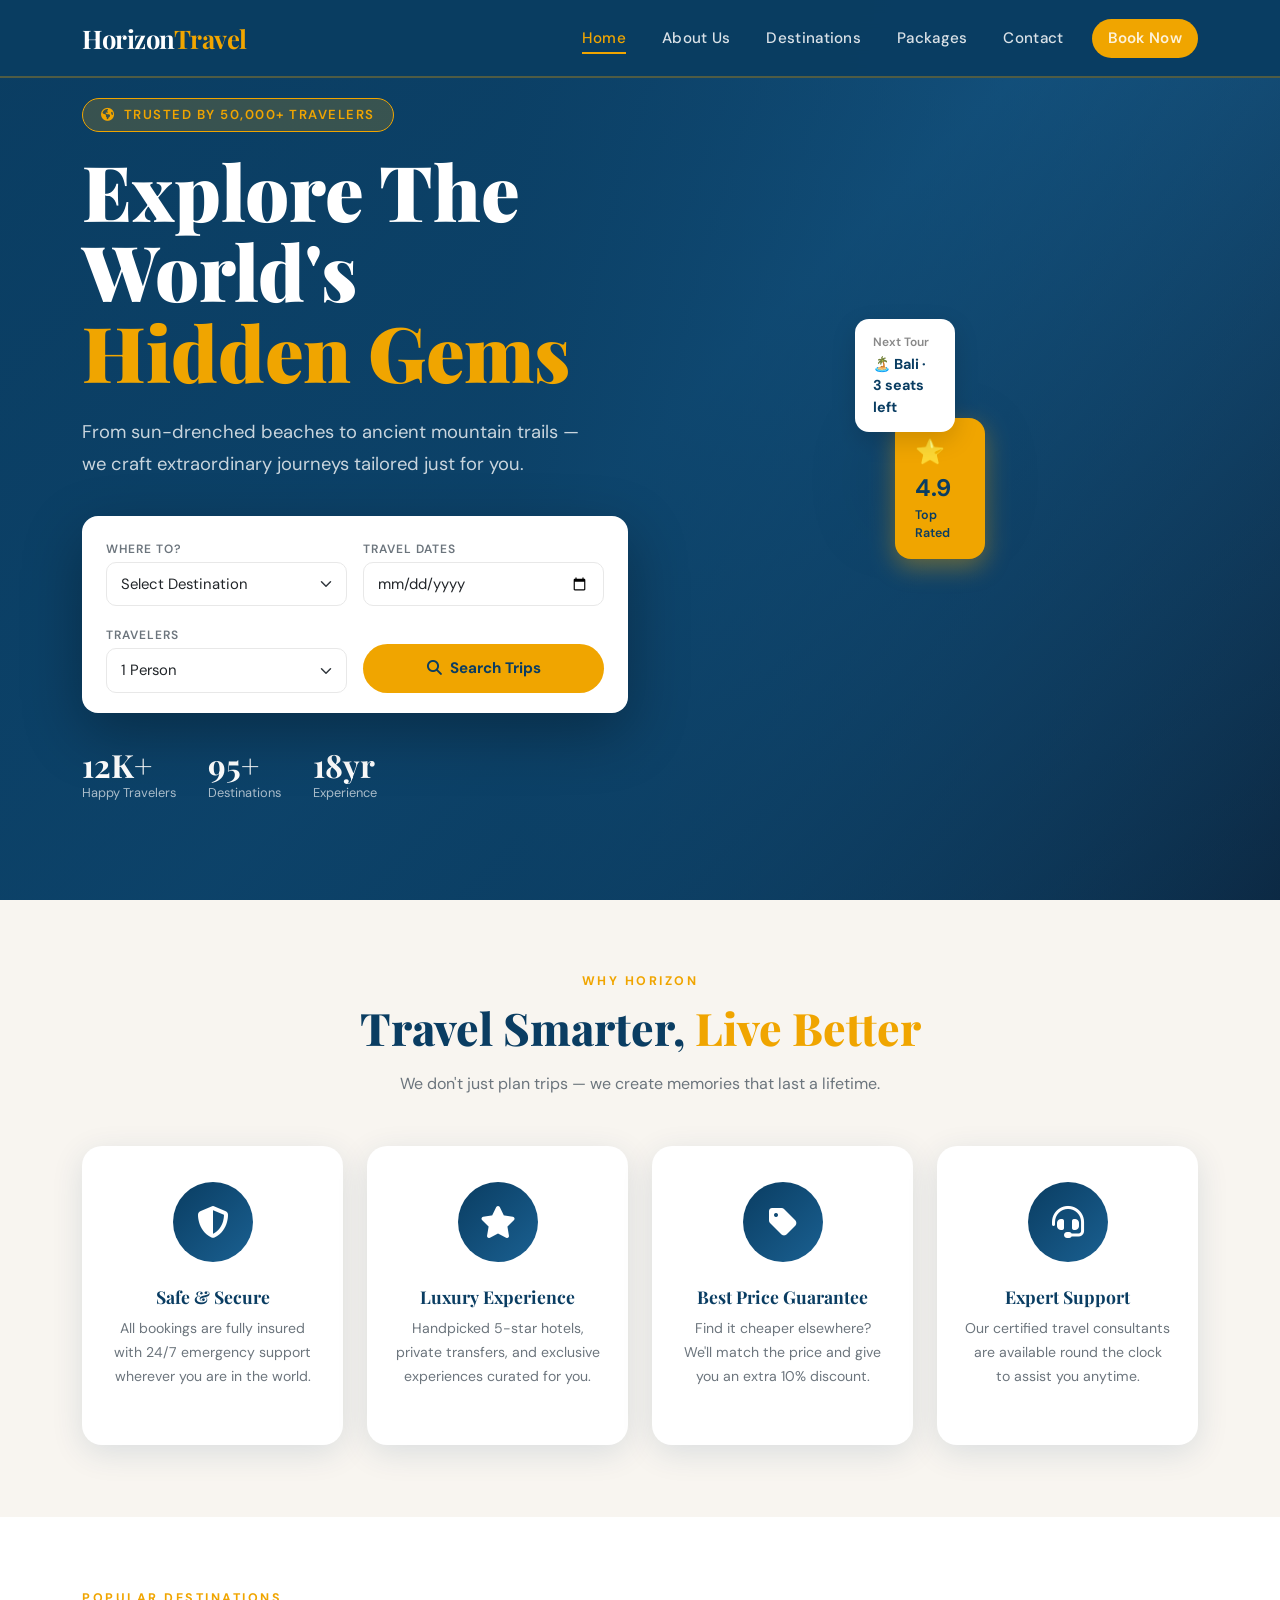
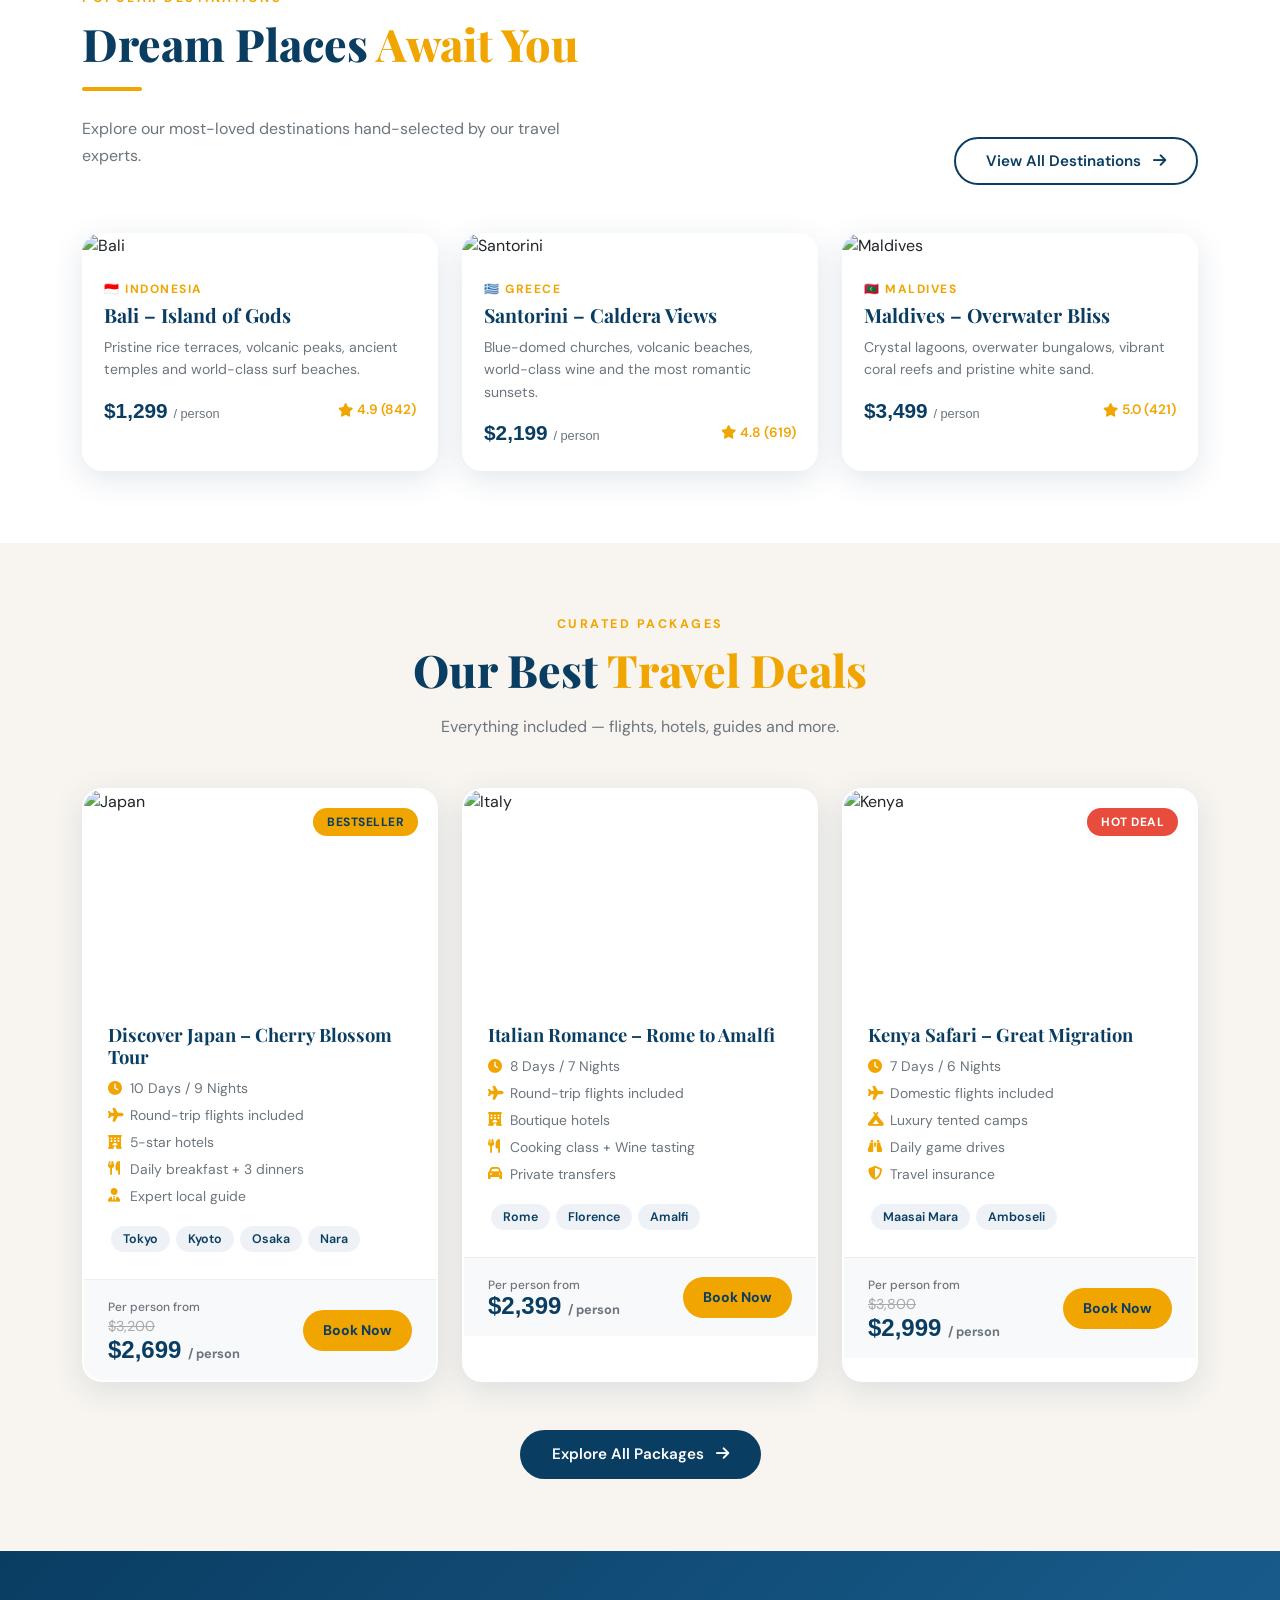
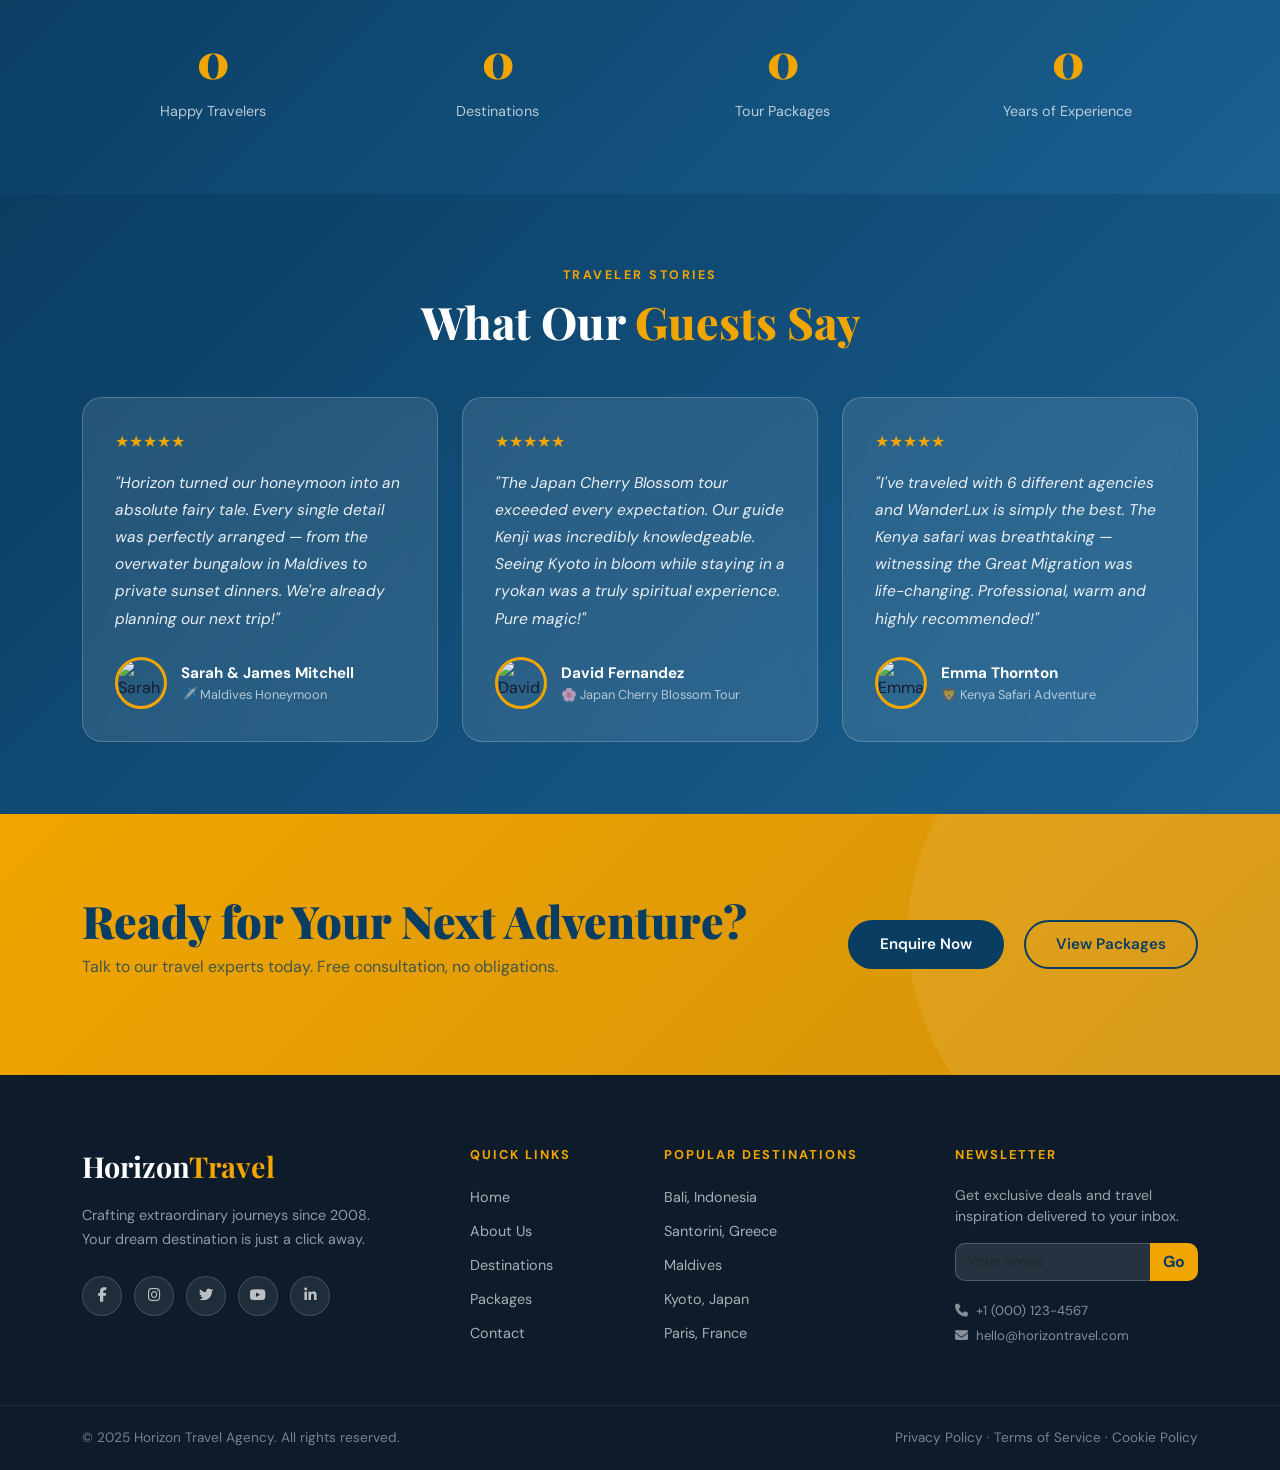
==== index.html @ 7502cfd0 "Add files via upload" ====
<!DOCTYPE html>
<html lang="en">
<head>
  <meta charset="UTF-8" />
  <meta name="viewport" content="width=device-width, initial-scale=1.0" />
  <title>Horizon Travel – Explore the World in Style</title>
  <meta name="description" content="Horizon Travel offers luxury travel packages, curated destinations, and unforgettable experiences worldwide.">
  <link rel="stylesheet" href="https://cdn.jsdelivr.net/npm/bootstrap@5.3.3/dist/css/bootstrap.min.css" />
  <link rel="stylesheet" href="https://cdnjs.cloudflare.com/ajax/libs/font-awesome/6.5.0/css/all.min.css" />
  <link rel="stylesheet" href="style.css" />
</head>
<body>

<!-- ═══ NAVBAR ═══ -->
<nav class="navbar navbar-expand-lg fixed-top">
  <div class="container">
    <a class="navbar-brand" href="index.html">Horizon<span>Travel</span></a>
    <button class="navbar-toggler border-0" type="button" data-bs-toggle="collapse" data-bs-target="#navMenu">
      <span style="color:#fff;font-size:1.4rem;"><i class="fas fa-bars"></i></span>
    </button>
    <div class="collapse navbar-collapse" id="navMenu">
      <ul class="navbar-nav ms-auto align-items-lg-center gap-lg-1">
        <li class="nav-item"><a class="nav-link active" href="index.html">Home</a></li>
        <li class="nav-item"><a class="nav-link" href="about.html">About Us</a></li>
        <li class="nav-item"><a class="nav-link" href="destinations.html">Destinations</a></li>
        <li class="nav-item"><a class="nav-link" href="packages.html">Packages</a></li>
        <li class="nav-item"><a class="nav-link" href="contact.html">Contact</a></li>
        <li class="nav-item ms-lg-2"><a class="nav-link btn-book-nav" href="packages.html">Book Now</a></li>
      </ul>
    </div>
  </div>
</nav>

<!-- ═══ HERO ═══ -->
<section class="hero-section">
  <div class="container">
    <div class="row align-items-center min-vh-100 py-5">
      <div class="col-lg-6 hero-content fade-in-up">
        <span class="hero-badge"><i class="fas fa-globe-americas me-2"></i>Trusted by 50,000+ Travelers</span>
        <h1 class="hero-title">Explore The World's <span>Hidden Gems</span></h1>
        <p class="hero-subtitle">From sun-drenched beaches to ancient mountain trails — we craft extraordinary journeys tailored just for you.</p>

        <!-- Search Box -->
        <div class="hero-search-box animate-on-scroll">
          <div class="row g-3">
            <div class="col-sm-6">
              <label class="form-label">Where to?</label>
              <select class="form-select">
                <option value="">Select Destination</option>
                <option>Bali, Indonesia</option>
                <option>Santorini, Greece</option>
                <option>Maldives</option>
                <option>Kyoto, Japan</option>
                <option>Paris, France</option>
                <option>Safari, Kenya</option>
                <option>Patagonia, Chile</option>
              </select>
            </div>
            <div class="col-sm-6">
              <label class="form-label">Travel Dates</label>
              <input type="date" class="form-control" />
            </div>
            <div class="col-sm-6">
              <label class="form-label">Travelers</label>
              <select class="form-select">
                <option>1 Person</option>
                <option>2 People</option>
                <option>Family (4+)</option>
                <option>Group (8+)</option>
              </select>
            </div>
            <div class="col-sm-6 d-flex align-items-end">
              <a href="destinations.html" class="btn-secondary-custom w-100 text-center"><i class="fas fa-search me-2"></i>Search Trips</a>
            </div>
          </div>
        </div>

        <div class="hero-stats">
          <div>
            <div class="hero-stat-num">12K+</div>
            <div class="hero-stat-label">Happy Travelers</div>
          </div>
          <div>
            <div class="hero-stat-num">95+</div>
            <div class="hero-stat-label">Destinations</div>
          </div>
          <div>
            <div class="hero-stat-num">18yr</div>
            <div class="hero-stat-label">Experience</div>
          </div>
        </div>
      </div>

      <div class="col-lg-6 d-none d-lg-flex justify-content-center align-items-center">
        <div class="floating" style="position:relative;">
          <img src="https://images.unsplash.com/photo-1540202404-a2f29016b523?w=500&h=600&fit=crop" alt="Travel" style="width:380px;border-radius:30px;box-shadow:0 30px 80px rgba(0,0,0,0.5);position:relative;z-index:2;">
          <div style="position:absolute;top:-20px;right:-30px;background:#f0a500;border-radius:16px;padding:16px 20px;color:#0a3d62;font-weight:700;z-index:3;box-shadow:0 8px 24px rgba(240,165,0,0.4);">
            <div style="font-size:1.5rem;">⭐ 4.9</div>
            <div style="font-size:0.78rem;font-weight:600;">Top Rated</div>
          </div>
          <div style="position:absolute;bottom:30px;left:-40px;background:white;border-radius:14px;padding:14px 18px;z-index:3;box-shadow:0 8px 24px rgba(0,0,0,0.15);">
            <div style="font-size:0.75rem;color:#888;font-weight:600;margin-bottom:3px;">Next Tour</div>
            <div style="font-size:0.9rem;font-weight:700;color:#0a3d62;">🏝️ Bali · 3 seats left</div>
          </div>
        </div>
      </div>
    </div>
  </div>
</section>

<!-- ═══ WHY CHOOSE US ═══ -->
<section class="py-5 bg-light" style="background:var(--light-bg) !important;">
  <div class="container py-4">
    <div class="text-center mb-5 animate-on-scroll">
      <span class="section-label">Why Horizon</span>
      <h2 class="section-title">Travel Smarter, <span>Live Better</span></h2>
      <p class="section-subtitle mx-auto">We don't just plan trips — we create memories that last a lifetime.</p>
    </div>
    <div class="row g-4">
      <div class="col-md-6 col-lg-3 animate-on-scroll">
        <div class="why-card">
          <div class="why-icon"><i class="fas fa-shield-alt"></i></div>
          <h5 class="why-title">Safe & Secure</h5>
          <p class="why-text">All bookings are fully insured with 24/7 emergency support wherever you are in the world.</p>
        </div>
      </div>
      <div class="col-md-6 col-lg-3 animate-on-scroll">
        <div class="why-card">
          <div class="why-icon"><i class="fas fa-star"></i></div>
          <h5 class="why-title">Luxury Experience</h5>
          <p class="why-text">Handpicked 5-star hotels, private transfers, and exclusive experiences curated for you.</p>
        </div>
      </div>
      <div class="col-md-6 col-lg-3 animate-on-scroll">
        <div class="why-card">
          <div class="why-icon"><i class="fas fa-tag"></i></div>
          <h5 class="why-title">Best Price Guarantee</h5>
          <p class="why-text">Find it cheaper elsewhere? We'll match the price and give you an extra 10% discount.</p>
        </div>
      </div>
      <div class="col-md-6 col-lg-3 animate-on-scroll">
        <div class="why-card">
          <div class="why-icon"><i class="fas fa-headset"></i></div>
          <h5 class="why-title">Expert Support</h5>
          <p class="why-text">Our certified travel consultants are available round the clock to assist you anytime.</p>
        </div>
      </div>
    </div>
  </div>
</section>

<!-- ═══ TOP DESTINATIONS ═══ -->
<section class="py-5">
  <div class="container py-4">
    <div class="row align-items-end mb-5">
      <div class="col-md-8 animate-on-scroll">
        <span class="section-label">Popular Destinations</span>
        <h2 class="section-title">Dream Places <span>Await You</span></h2>
        <div class="section-divider"></div>
        <p class="section-subtitle">Explore our most-loved destinations hand-selected by our travel experts.</p>
      </div>
      <div class="col-md-4 text-md-end animate-on-scroll">
        <a href="destinations.html" class="btn-outline-custom">View All Destinations <i class="fas fa-arrow-right ms-2"></i></a>
      </div>
    </div>
    <div class="row g-4">
      <!-- Card 1 -->
      <div class="col-md-6 col-lg-4 animate-on-scroll">
        <div class="dest-card card">
          <div class="dest-card-img-wrap">
            <img class="dest-card-img" src="https://images.unsplash.com/photo-1537996194471-e657df975ab4?w=600&h=400&fit=crop" alt="Bali">
          </div>
          <div class="dest-card-body">
            <div class="dest-card-country">🇮🇩 Indonesia</div>
            <h5 class="dest-card-title">Bali – Island of Gods</h5>
            <p class="dest-card-info">Pristine rice terraces, volcanic peaks, ancient temples and world-class surf beaches.</p>
            <div class="dest-card-footer">
              <div class="dest-price">$1,299 <span>/ person</span></div>
              <div class="dest-rating"><i class="fas fa-star"></i> 4.9 (842)</div>
            </div>
          </div>
        </div>
      </div>
      <!-- Card 2 -->
      <div class="col-md-6 col-lg-4 animate-on-scroll">
        <div class="dest-card card">
          <div class="dest-card-img-wrap">
            <img class="dest-card-img" src="https://images.unsplash.com/photo-1570077188670-e3a8d69ac5ff?w=600&h=400&fit=crop" alt="Santorini">
          </div>
          <div class="dest-card-body">
            <div class="dest-card-country">🇬🇷 Greece</div>
            <h5 class="dest-card-title">Santorini – Caldera Views</h5>
            <p class="dest-card-info">Blue-domed churches, volcanic beaches, world-class wine and the most romantic sunsets.</p>
            <div class="dest-card-footer">
              <div class="dest-price">$2,199 <span>/ person</span></div>
              <div class="dest-rating"><i class="fas fa-star"></i> 4.8 (619)</div>
            </div>
          </div>
        </div>
      </div>
      <!-- Card 3 -->
      <div class="col-md-6 col-lg-4 animate-on-scroll">
        <div class="dest-card card">
          <div class="dest-card-img-wrap">
            <img class="dest-card-img" src="https://images.unsplash.com/photo-1573843981267-be1999ff37cd?w=600&h=400&fit=crop" alt="Maldives">
          </div>
          <div class="dest-card-body">
            <div class="dest-card-country">🇲🇻 Maldives</div>
            <h5 class="dest-card-title">Maldives – Overwater Bliss</h5>
            <p class="dest-card-info">Crystal lagoons, overwater bungalows, vibrant coral reefs and pristine white sand.</p>
            <div class="dest-card-footer">
              <div class="dest-price">$3,499 <span>/ person</span></div>
              <div class="dest-rating"><i class="fas fa-star"></i> 5.0 (421)</div>
            </div>
          </div>
        </div>
      </div>
    </div>
  </div>
</section>

<!-- ═══ FEATURED PACKAGES ═══ -->
<section class="py-5" style="background:var(--light-bg);">
  <div class="container py-4">
    <div class="text-center mb-5 animate-on-scroll">
      <span class="section-label">Curated Packages</span>
      <h2 class="section-title">Our Best <span>Travel Deals</span></h2>
      <p class="section-subtitle mx-auto">Everything included — flights, hotels, guides and more.</p>
    </div>
    <div class="row g-4">
      <div class="col-md-6 col-lg-4 animate-on-scroll">
        <div class="pkg-card card h-100" style="position:relative;">
          <span class="pkg-badge">BESTSELLER</span>
          <img class="pkg-card-img" src="https://images.unsplash.com/photo-1528360983277-13d401cdc186?w=600&h=300&fit=crop" alt="Japan">
          <div class="pkg-card-body">
            <h5 class="pkg-card-title">Discover Japan – Cherry Blossom Tour</h5>
            <div class="pkg-feature"><i class="fas fa-clock"></i> 10 Days / 9 Nights</div>
            <div class="pkg-feature"><i class="fas fa-plane"></i> Round-trip flights included</div>
            <div class="pkg-feature"><i class="fas fa-hotel"></i> 5-star hotels</div>
            <div class="pkg-feature"><i class="fas fa-utensils"></i> Daily breakfast + 3 dinners</div>
            <div class="pkg-feature"><i class="fas fa-user-tie"></i> Expert local guide</div>
            <div class="mt-3">
              <span class="tag-pill">Tokyo</span><span class="tag-pill">Kyoto</span><span class="tag-pill">Osaka</span><span class="tag-pill">Nara</span>
            </div>
          </div>
          <div class="pkg-footer">
            <div>
              <div class="pkg-price-label">Per person from</div>
              <div class="pkg-old-price">$3,200</div>
              <div class="pkg-price">$2,699 <span>/ person</span></div>
            </div>
            <a href="packages.html" class="btn-secondary-custom" style="padding:10px 20px;font-size:0.88rem;">Book Now</a>
          </div>
        </div>
      </div>
      <div class="col-md-6 col-lg-4 animate-on-scroll">
        <div class="pkg-card card h-100" style="position:relative;">
          <img class="pkg-card-img" src="https://images.unsplash.com/photo-1516483638261-f4dbaf036963?w=600&h=300&fit=crop" alt="Italy">
          <div class="pkg-card-body">
            <h5 class="pkg-card-title">Italian Romance – Rome to Amalfi</h5>
            <div class="pkg-feature"><i class="fas fa-clock"></i> 8 Days / 7 Nights</div>
            <div class="pkg-feature"><i class="fas fa-plane"></i> Round-trip flights included</div>
            <div class="pkg-feature"><i class="fas fa-hotel"></i> Boutique hotels</div>
            <div class="pkg-feature"><i class="fas fa-utensils"></i> Cooking class + Wine tasting</div>
            <div class="pkg-feature"><i class="fas fa-car"></i> Private transfers</div>
            <div class="mt-3">
              <span class="tag-pill">Rome</span><span class="tag-pill">Florence</span><span class="tag-pill">Amalfi</span>
            </div>
          </div>
          <div class="pkg-footer">
            <div>
              <div class="pkg-price-label">Per person from</div>
              <div class="pkg-price">$2,399 <span>/ person</span></div>
            </div>
            <a href="packages.html" class="btn-secondary-custom" style="padding:10px 20px;font-size:0.88rem;">Book Now</a>
          </div>
        </div>
      </div>
      <div class="col-md-6 col-lg-4 animate-on-scroll">
        <div class="pkg-card card h-100" style="position:relative;">
          <span class="pkg-badge" style="background:#e74c3c;color:#fff;">HOT DEAL</span>
          <img class="pkg-card-img" src="https://images.unsplash.com/photo-1547471080-7cc2caa01a7e?w=600&h=300&fit=crop" alt="Kenya">
          <div class="pkg-card-body">
            <h5 class="pkg-card-title">Kenya Safari – Great Migration</h5>
            <div class="pkg-feature"><i class="fas fa-clock"></i> 7 Days / 6 Nights</div>
            <div class="pkg-feature"><i class="fas fa-plane"></i> Domestic flights included</div>
            <div class="pkg-feature"><i class="fas fa-campground"></i> Luxury tented camps</div>
            <div class="pkg-feature"><i class="fas fa-binoculars"></i> Daily game drives</div>
            <div class="pkg-feature"><i class="fas fa-shield-alt"></i> Travel insurance</div>
            <div class="mt-3">
              <span class="tag-pill">Maasai Mara</span><span class="tag-pill">Amboseli</span>
            </div>
          </div>
          <div class="pkg-footer">
            <div>
              <div class="pkg-price-label">Per person from</div>
              <div class="pkg-old-price">$3,800</div>
              <div class="pkg-price">$2,999 <span>/ person</span></div>
            </div>
            <a href="packages.html" class="btn-secondary-custom" style="padding:10px 20px;font-size:0.88rem;">Book Now</a>
          </div>
        </div>
      </div>
    </div>
    <div class="text-center mt-5 animate-on-scroll">
      <a href="packages.html" class="btn-primary-custom">Explore All Packages <i class="fas fa-arrow-right ms-2"></i></a>
    </div>
  </div>
</section>

<!-- ═══ COUNTERS ═══ -->
<section class="py-5 counter-section" style="background:linear-gradient(135deg,#0a3d62 0%,#1a6091 100%);">
  <div class="container py-4">
    <div class="row g-4 text-center text-white">
      <div class="col-6 col-lg-3">
        <div style="font-family:'Playfair Display',serif;font-size:3rem;font-weight:900;color:#f0a500;">
          <span class="counter-num" data-target="12000" data-suffix="+">0</span>
        </div>
        <div style="font-size:0.9rem;color:rgba(255,255,255,0.7);margin-top:6px;">Happy Travelers</div>
      </div>
      <div class="col-6 col-lg-3">
        <div style="font-family:'Playfair Display',serif;font-size:3rem;font-weight:900;color:#f0a500;">
          <span class="counter-num" data-target="95" data-suffix="+">0</span>
        </div>
        <div style="font-size:0.9rem;color:rgba(255,255,255,0.7);margin-top:6px;">Destinations</div>
      </div>
      <div class="col-6 col-lg-3">
        <div style="font-family:'Playfair Display',serif;font-size:3rem;font-weight:900;color:#f0a500;">
          <span class="counter-num" data-target="350" data-suffix="+">0</span>
        </div>
        <div style="font-size:0.9rem;color:rgba(255,255,255,0.7);margin-top:6px;">Tour Packages</div>
      </div>
      <div class="col-6 col-lg-3">
        <div style="font-family:'Playfair Display',serif;font-size:3rem;font-weight:900;color:#f0a500;">
          <span class="counter-num" data-target="18" data-suffix="yr">0</span>
        </div>
        <div style="font-size:0.9rem;color:rgba(255,255,255,0.7);margin-top:6px;">Years of Experience</div>
      </div>
    </div>
  </div>
</section>

<!-- ═══ TESTIMONIALS ═══ -->
<section class="testimonial-section py-5">
  <div class="container py-4">
    <div class="text-center mb-5 animate-on-scroll">
      <span class="section-label" style="color:#f0a500;">Traveler Stories</span>
      <h2 class="section-title" style="color:#fff;">What Our <span>Guests Say</span></h2>
    </div>
    <div class="row g-4">
      <div class="col-md-6 col-lg-4 animate-on-scroll">
        <div class="testi-card">
          <div class="testi-stars">★★★★★</div>
          <p class="testi-text">"Horizon turned our honeymoon into an absolute fairy tale. Every single detail was perfectly arranged — from the overwater bungalow in Maldives to private sunset dinners. We're already planning our next trip!"</p>
          <div class="testi-author">
            <img class="testi-avatar" src="https://images.unsplash.com/photo-1494790108377-be9c29b29330?w=100&h=100&fit=crop" alt="Sarah">
            <div>
              <div class="testi-name">Sarah & James Mitchell</div>
              <div class="testi-trip">✈️ Maldives Honeymoon</div>
            </div>
          </div>
        </div>
      </div>
      <div class="col-md-6 col-lg-4 animate-on-scroll">
        <div class="testi-card">
          <div class="testi-stars">★★★★★</div>
          <p class="testi-text">"The Japan Cherry Blossom tour exceeded every expectation. Our guide Kenji was incredibly knowledgeable. Seeing Kyoto in bloom while staying in a ryokan was a truly spiritual experience. Pure magic!"</p>
          <div class="testi-author">
            <img class="testi-avatar" src="https://images.unsplash.com/photo-1500648767791-00dcc994a43e?w=100&h=100&fit=crop" alt="David">
            <div>
              <div class="testi-name">David Fernandez</div>
              <div class="testi-trip">🌸 Japan Cherry Blossom Tour</div>
            </div>
          </div>
        </div>
      </div>
      <div class="col-md-6 col-lg-4 animate-on-scroll">
        <div class="testi-card">
          <div class="testi-stars">★★★★★</div>
          <p class="testi-text">"I've traveled with 6 different agencies and WanderLux is simply the best. The Kenya safari was breathtaking — witnessing the Great Migration was life-changing. Professional, warm and highly recommended!"</p>
          <div class="testi-author">
            <img class="testi-avatar" src="https://images.unsplash.com/photo-1438761681033-6461ffad8d80?w=100&h=100&fit=crop" alt="Emma">
            <div>
              <div class="testi-name">Emma Thornton</div>
              <div class="testi-trip">🦁 Kenya Safari Adventure</div>
            </div>
          </div>
        </div>
      </div>
    </div>
  </div>
</section>

<!-- ═══ CTA ═══ -->
<section class="cta-section">
  <div class="container">
    <div class="row align-items-center">
      <div class="col-lg-8 animate-on-scroll">
        <h2 class="cta-title">Ready for Your Next Adventure?</h2>
        <p class="cta-subtitle mt-2">Talk to our travel experts today. Free consultation, no obligations.</p>
      </div>
      <div class="col-lg-4 text-lg-end mt-4 mt-lg-0 animate-on-scroll">
        <a href="contact.html" class="btn-primary-custom me-3">Enquire Now</a>
        <a href="packages.html" class="btn-outline-custom">View Packages</a>
      </div>
    </div>
  </div>
</section>

<!-- ═══ FOOTER ═══ -->
<footer>
  <div class="container">
    <div class="row g-5">
      <div class="col-lg-4">
        <div class="footer-brand">Horizon<span>Travel</span></div>
        <p class="footer-tagline">Crafting extraordinary journeys since 2008. Your dream destination is just a click away.</p>
        <div class="footer-social">
          <a href="#"><i class="fab fa-facebook-f"></i></a>
          <a href="#"><i class="fab fa-instagram"></i></a>
          <a href="#"><i class="fab fa-twitter"></i></a>
          <a href="#"><i class="fab fa-youtube"></i></a>
          <a href="#"><i class="fab fa-linkedin-in"></i></a>
        </div>
      </div>
      <div class="col-sm-6 col-lg-2">
        <div class="footer-heading">Quick Links</div>
        <ul class="footer-links">
          <li><a href="index.html">Home</a></li>
          <li><a href="about.html">About Us</a></li>
          <li><a href="destinations.html">Destinations</a></li>
          <li><a href="packages.html">Packages</a></li>
          <li><a href="contact.html">Contact</a></li>
        </ul>
      </div>
      <div class="col-sm-6 col-lg-3">
        <div class="footer-heading">Popular Destinations</div>
        <ul class="footer-links">
          <li><a href="destinations.html">Bali, Indonesia</a></li>
          <li><a href="destinations.html">Santorini, Greece</a></li>
          <li><a href="destinations.html">Maldives</a></li>
          <li><a href="destinations.html">Kyoto, Japan</a></li>
          <li><a href="destinations.html">Paris, France</a></li>
        </ul>
      </div>
      <div class="col-lg-3">
        <div class="footer-heading">Newsletter</div>
        <p style="font-size:0.88rem;color:rgba(255,255,255,0.6);margin-bottom:16px;">Get exclusive deals and travel inspiration delivered to your inbox.</p>
        <div class="input-group">
          <input type="email" class="form-control" placeholder="Your email" style="border-radius:10px 0 0 10px;background:rgba(255,255,255,0.1);border:1px solid rgba(255,255,255,0.2);color:#fff;">
          <button class="btn" style="background:var(--secondary);color:var(--primary);font-weight:700;border-radius:0 10px 10px 0;">Go</button>
        </div>
        <div style="margin-top:20px;font-size:0.82rem;color:rgba(255,255,255,0.5);">
          <i class="fas fa-phone me-2"></i>+1 (000) 123-4567<br>
          <i class="fas fa-envelope me-2 mt-2"></i>hello@horizontravel.com
        </div>
      </div>
    </div>
  </div>
  <div class="footer-bottom">
    <div class="container d-flex flex-wrap justify-content-between align-items-center">
      <p class="footer-bottom-text mb-0">© 2025 Horizon Travel Agency. All rights reserved.</p>
      <p class="footer-bottom-text mb-0">Privacy Policy · Terms of Service · Cookie Policy</p>
    </div>
  </div>
</footer>

<!-- Back to top -->
<button id="backToTop" style="display:none;position:fixed;bottom:28px;right:28px;width:46px;height:46px;background:var(--primary);color:#fff;border:none;border-radius:50%;cursor:pointer;z-index:999;align-items:center;justify-content:center;font-size:1.1rem;box-shadow:0 4px 16px rgba(0,0,0,0.2);">
  <i class="fas fa-arrow-up"></i>
</button>

<script src="https://cdn.jsdelivr.net/npm/bootstrap@5.3.3/dist/js/bootstrap.bundle.min.js"></script>
<script src="main.js"></script>
</body>
</html>
---- style.css ----
@import url('https://fonts.googleapis.com/css2?family=Playfair+Display:wght@400;600;700;900&family=DM+Sans:wght@300;400;500;600&display=swap');

:root {
  --primary: #0a3d62;
  --secondary: #f0a500;
  --accent: #e74c3c;
  --light-bg: #f8f5f0;
  --dark-bg: #0d1b2a;
  --text-dark: #1a1a2e;
  --text-muted: #6c757d;
  --white: #ffffff;
  --card-shadow: 0 8px 32px rgba(10,61,98,0.12);
  --transition: all 0.35s cubic-bezier(0.4,0,0.2,1);
}

* { box-sizing: border-box; }

body {
  font-family: 'DM Sans', sans-serif;
  color: var(--text-dark);
  background: var(--white);
  overflow-x: hidden;
}

h1,h2,h3,h4,h5 { font-family: 'Playfair Display', serif; }

/* ── NAVBAR ── */
.navbar {
  background: rgba(10,61,98,0.97) !important;
  backdrop-filter: blur(12px);
  padding: 14px 0;
  transition: var(--transition);
  border-bottom: 2px solid rgba(240,165,0,0.3);
}
.navbar-brand {
  font-family: 'Playfair Display', serif;
  font-size: 1.6rem;
  font-weight: 700;
  color: var(--white) !important;
  letter-spacing: -0.5px;
}
.navbar-brand span { color: var(--secondary); }
.navbar-nav .nav-link {
  color: rgba(255,255,255,0.85) !important;
  font-weight: 500;
  font-size: 0.95rem;
  letter-spacing: 0.3px;
  padding: 8px 16px !important;
  position: relative;
  transition: var(--transition);
}
.navbar-nav .nav-link::after {
  content:''; position:absolute; bottom:4px; left:16px; right:16px;
  height:2px; background:var(--secondary); transform:scaleX(0);
  transition:var(--transition);
}
.navbar-nav .nav-link:hover { color:var(--secondary) !important; }
.navbar-nav .nav-link:hover::after,
.navbar-nav .nav-link.active::after { transform:scaleX(1); }
.navbar-nav .nav-link.active { color:var(--secondary) !important; }
.btn-book-nav {
  background: var(--secondary);
  color: var(--primary) !important;
  border-radius: 50px;
  font-weight: 600 !important;
  padding: 8px 22px !important;
  transition: var(--transition);
}
.btn-book-nav:hover { background: #d4920a; transform: translateY(-1px); }

/* ── HERO ── */
.hero-section {
  min-height: 100vh;
  background: linear-gradient(135deg, #0a3d62 0%, #1a6091 50%, #0d2137 100%);
  position: relative;
  display: flex;
  align-items: center;
  overflow: hidden;
}
.hero-section::before {
  content:'';
  position:absolute; inset:0;
  background: url('https://images.unsplash.com/photo-1506905925346-21bda4d32df4?w=1800') center/cover;
  opacity: 0.25;
}
.hero-section::after {
  content:'';
  position:absolute; inset:0;
  background: linear-gradient(to right, rgba(10,61,98,0.85) 40%, rgba(10,61,98,0.3) 100%);
}
.hero-content { position:relative; z-index:2; }
.hero-badge {
  display:inline-block;
  background: rgba(240,165,0,0.2);
  border: 1px solid var(--secondary);
  color: var(--secondary);
  padding: 6px 18px;
  border-radius: 50px;
  font-size: 0.82rem;
  font-weight: 600;
  letter-spacing: 1.5px;
  text-transform: uppercase;
  margin-bottom: 18px;
}
.hero-title {
  font-size: clamp(2.8rem, 6vw, 5.5rem);
  font-weight: 900;
  color: var(--white);
  line-height: 1.05;
  margin-bottom: 24px;
}
.hero-title span { color: var(--secondary); }
.hero-subtitle {
  color: rgba(255,255,255,0.78);
  font-size: 1.15rem;
  line-height: 1.75;
  max-width: 520px;
  margin-bottom: 36px;
}
.hero-search-box {
  background: var(--white);
  border-radius: 16px;
  padding: 20px 24px;
  box-shadow: 0 20px 60px rgba(0,0,0,0.3);
  max-width: 580px;
}
.hero-search-box .form-label {
  font-size: 0.75rem;
  font-weight: 600;
  text-transform: uppercase;
  letter-spacing: 1px;
  color: var(--text-muted);
  margin-bottom: 4px;
}
.hero-search-box .form-control, .hero-search-box .form-select {
  border: 1.5px solid #e8e8e8;
  border-radius: 10px;
  font-size: 0.93rem;
  padding: 10px 14px;
  transition: var(--transition);
}
.hero-search-box .form-control:focus, .hero-search-box .form-select:focus {
  border-color: var(--primary);
  box-shadow: 0 0 0 3px rgba(10,61,98,0.1);
}
.hero-stats { display:flex; gap:32px; margin-top:36px; }
.hero-stat-num { font-family:'Playfair Display',serif; font-size:2rem; font-weight:700; color:var(--white); line-height:1; }
.hero-stat-label { font-size:0.8rem; color:rgba(255,255,255,0.65); margin-top:2px; }

/* ── SECTION HEADERS ── */
.section-label {
  font-size: 0.78rem;
  font-weight: 700;
  letter-spacing: 2.5px;
  text-transform: uppercase;
  color: var(--secondary);
  margin-bottom: 10px;
  display: block;
}
.section-title {
  font-size: clamp(1.9rem, 3.5vw, 2.8rem);
  font-weight: 800;
  color: var(--primary);
  line-height: 1.2;
  margin-bottom: 16px;
}
.section-title span { color: var(--secondary); }
.section-subtitle {
  color: var(--text-muted);
  font-size: 1rem;
  max-width: 540px;
  line-height: 1.7;
}

/* ── BUTTONS ── */
.btn-primary-custom {
  background: var(--primary);
  color: var(--white);
  border: none;
  border-radius: 50px;
  padding: 13px 32px;
  font-weight: 600;
  font-size: 0.95rem;
  transition: var(--transition);
  text-decoration: none;
  display: inline-block;
}
.btn-primary-custom:hover { background:#0d4f80; transform:translateY(-2px); box-shadow:0 8px 24px rgba(10,61,98,0.35); color:var(--white); }

.btn-secondary-custom {
  background: var(--secondary);
  color: var(--primary);
  border: none;
  border-radius: 50px;
  padding: 13px 32px;
  font-weight: 700;
  font-size: 0.95rem;
  transition: var(--transition);
  text-decoration: none;
  display: inline-block;
}
.btn-secondary-custom:hover { background:#d4920a; transform:translateY(-2px); box-shadow:0 8px 24px rgba(240,165,0,0.4); color:var(--primary); }

.btn-outline-custom {
  background: transparent;
  color: var(--primary);
  border: 2px solid var(--primary);
  border-radius: 50px;
  padding: 11px 30px;
  font-weight: 600;
  font-size: 0.95rem;
  transition: var(--transition);
  text-decoration: none;
  display: inline-block;
}
.btn-outline-custom:hover { background:var(--primary); color:var(--white); transform:translateY(-2px); }

/* ── DESTINATION CARDS ── */
.dest-card {
  border-radius: 20px;
  overflow: hidden;
  box-shadow: var(--card-shadow);
  transition: var(--transition);
  cursor: pointer;
  background: var(--white);
  border: none;
  height: 100%;
}
.dest-card:hover { transform: translateY(-10px); box-shadow: 0 24px 56px rgba(10,61,98,0.2); }
.dest-card-img {
  height: 230px;
  object-fit: cover;
  width: 100%;
  transition: var(--transition);
}
.dest-card:hover .dest-card-img { transform: scale(1.05); }
.dest-card-img-wrap { overflow: hidden; }
.dest-card-body { padding: 22px; }
.dest-card-country {
  font-size: 0.75rem;
  font-weight: 700;
  letter-spacing: 1.5px;
  text-transform: uppercase;
  color: var(--secondary);
  margin-bottom: 6px;
}
.dest-card-title { font-size: 1.22rem; font-weight: 700; color: var(--primary); margin-bottom: 8px; }
.dest-card-info { font-size: 0.88rem; color: var(--text-muted); margin-bottom: 14px; line-height: 1.6; }
.dest-card-footer { display:flex; align-items:center; justify-content:space-between; }
.dest-price { font-family:"Gill Sans Extrabold", sans-serif; font-size:1.3rem; font-weight:700; color:var(--primary); }
.dest-price span { font-family:"Gill Sans Extrabold", sans-serif; font-size:0.8rem; font-weight:400; color:var(--text-muted); }
.dest-rating { display:flex; align-items:center; gap:4px; font-size:0.85rem; font-weight:600; color:#f0a500; }

/* ── PACKAGE CARDS ── */
.pkg-card {
  border-radius: 20px;
  overflow: hidden;
  box-shadow: var(--card-shadow);
  transition: var(--transition);
  background: var(--white);
  border: 2px solid transparent;
  height: 100%;
}
.pkg-card:hover { transform:translateY(-8px); border-color:var(--secondary); }
.pkg-card.featured { border-color:var(--secondary); }
.pkg-badge { position:absolute; top:18px; right:18px; background:var(--secondary); color:var(--primary); font-size:0.75rem; font-weight:700; padding:5px 14px; border-radius:50px; letter-spacing:0.5px; }
.pkg-card-img { height:210px; object-fit:cover; width:100%; }
.pkg-card-body { padding:24px; }
.pkg-card-title { font-size:1.15rem; font-weight:700; color:var(--primary); margin-bottom:10px; }
.pkg-feature { font-size:0.87rem; color:var(--text-muted); display:flex; align-items:center; gap:8px; margin-bottom:6px; }
.pkg-feature i { color:var(--secondary); width:14px; }
.pkg-footer { padding:18px 24px; background:#f8f9fa; display:flex; align-items:center; justify-content:space-between; border-top:1px solid #eee; }
.pkg-price-label { font-size:0.75rem; color:var(--text-muted); font-weight:500; }
.pkg-price { font-family:"Gill Sans Extrabold", sans-serif; font-size:1.5rem; font-weight:700; color:var(--primary); line-height:1; }
.pkg-price span { font-size:0.8rem; font-family:'DM Sans',sans-serif; color:var(--text-muted); }
.pkg-old-price { text-decoration:line-through; color:#aaa; font-size:0.9rem; }

/* ── TESTIMONIALS ── */
.testimonial-section { background: linear-gradient(135deg, #0a3d62 0%, #1a6091 100%); }
.testi-card {
  background: rgba(255,255,255,0.1);
  backdrop-filter: blur(10px);
  border: 1px solid rgba(255,255,255,0.2);
  border-radius: 20px;
  padding: 32px;
  height: 100%;
  transition: var(--transition);
}
.testi-card:hover { background: rgba(255,255,255,0.18); transform:translateY(-5px); }
.testi-stars { color: var(--secondary); font-size: 1rem; margin-bottom: 16px; }
.testi-text { color:rgba(255,255,255,0.9); font-size:0.97rem; line-height:1.75; font-style:italic; margin-bottom:24px; }
.testi-author { display:flex; align-items:center; gap:14px; }
.testi-avatar { width:52px; height:52px; border-radius:50%; object-fit:cover; border:3px solid var(--secondary); }
.testi-name { font-weight:700; color:var(--white); font-size:0.95rem; }
.testi-trip { font-size:0.8rem; color:rgba(255,255,255,0.65); }

/* ── WHY US ── */
.why-card {
  background: var(--white);
  border-radius: 20px;
  padding: 36px 28px;
  text-align: center;
  box-shadow: var(--card-shadow);
  transition: var(--transition);
  border-bottom: 4px solid transparent;
  height: 100%;
}
.why-card:hover { transform:translateY(-8px); border-color:var(--secondary); }
.why-icon {
  width: 80px; height: 80px;
  background: linear-gradient(135deg, var(--primary), #1a6091);
  border-radius: 50%;
  display: flex; align-items:center; justify-content:center;
  margin: 0 auto 24px;
  font-size: 2rem; color: var(--white);
  transition: var(--transition);
}
.why-card:hover .why-icon { background: linear-gradient(135deg, var(--secondary), #d4920a); }
.why-title { font-size:1.1rem; font-weight:700; color:var(--primary); margin-bottom:10px; }
.why-text { font-size:0.88rem; color:var(--text-muted); line-height:1.7; }

/* ── GALLERY ── */
.gallery-item { overflow:hidden; border-radius:16px; cursor:pointer; }
.gallery-item img { width:100%; height:100%; object-fit:cover; transition:var(--transition); display:block; }
.gallery-item:hover img { transform:scale(1.08); }
.gallery-grid { display:grid; gap:16px; }

/* ── CONTACT FORM ── */
.contact-form-card {
  background:var(--white);
  border-radius:24px;
  padding:44px;
  box-shadow: 0 20px 60px rgba(10,61,98,0.15);
}
.form-control-custom, .form-select-custom {
  border: 2px solid #e8e8e8;
  border-radius: 12px;
  padding: 13px 18px;
  font-size: 0.93rem;
  transition: var(--transition);
  width: 100%;
  font-family: 'DM Sans', sans-serif;
  outline: none;
  background: #fff;
}
.form-control-custom:focus, .form-select-custom:focus {
  border-color: var(--primary);
  box-shadow: 0 0 0 4px rgba(10,61,98,0.08);
}
.form-control-custom.is-invalid { border-color:var(--accent); }
.form-label-custom { font-size:0.85rem; font-weight:600; color:var(--text-dark); margin-bottom:6px; display:block; }
.contact-info-card { background:linear-gradient(135deg, var(--primary), #1a6091); border-radius:24px; padding:44px; color:var(--white); height:100%; }
.contact-info-item { display:flex; align-items:flex-start; gap:18px; margin-bottom:28px; }
.contact-info-icon { width:50px; height:50px; background:rgba(255,255,255,0.15); border-radius:12px; display:flex; align-items:center; justify-content:center; font-size:1.2rem; flex-shrink:0; }
.contact-info-label { font-size:0.78rem; font-weight:600; letter-spacing:1px; text-transform:uppercase; color:rgba(255,255,255,0.65); margin-bottom:4px; }
.contact-info-value { font-size:0.97rem; color:var(--white); font-weight:500; }

/* ── ABOUT ── */
.about-hero { background:linear-gradient(135deg, #0a3d62 0%, #1a6091 100%); min-height:350px; display:flex; align-items:flex-end; padding-bottom:0; }
.team-card { border-radius:20px; overflow:hidden; box-shadow:var(--card-shadow); transition:var(--transition); background:var(--white); }
.team-card:hover { transform:translateY(-8px); }
.team-img { width:100%; height:280px; object-fit:cover; object-position:top; }
.team-body { padding:22px; text-align:center; }
.team-name { font-size:1.1rem; font-weight:700; color:var(--primary); margin-bottom:4px; }
.team-role { font-size:0.83rem; color:var(--secondary); font-weight:600; text-transform:uppercase; letter-spacing:1px; margin-bottom:10px; }
.team-social a { color:var(--text-muted); margin:0 6px; transition:var(--transition); font-size:1rem; }
.team-social a:hover { color:var(--primary); }

/* ── PAGE HERO (inner pages) ── */
.page-hero {
  background:linear-gradient(135deg, #0a3d62 0%, #0d2137 100%);
  padding:120px 0 70px;
  position:relative;
  overflow:hidden;
}
.page-hero::before { content:''; position:absolute; inset:0; background:url('https://images.unsplash.com/photo-1476514525535-07fb3b4ae5f1?w=1800') center/cover; opacity:0.15; }
.page-hero-content { position:relative; z-index:2; }
.page-hero-title { font-size:clamp(2.2rem,4vw,3.5rem); font-weight:900; color:var(--white); margin-bottom:12px; }
.breadcrumb-item, .breadcrumb-item a { color:rgba(255,255,255,0.7); font-size:0.9rem; text-decoration:none; }
.breadcrumb-item.active { color:var(--secondary); }
.breadcrumb-divider { color:rgba(255,255,255,0.4); }

/* ── FOOTER ── */
footer {
  background: var(--dark-bg);
  padding: 70px 0 0;
  color: rgba(255,255,255,0.75);
}
.footer-brand { font-family:'Playfair Display',serif; font-size:1.8rem; font-weight:700; color:var(--white); margin-bottom:14px; }
.footer-brand span { color:var(--secondary); }
.footer-tagline { font-size:0.9rem; color:rgba(255,255,255,0.55); line-height:1.7; max-width:300px; margin-bottom:24px; }
.footer-social a {
  width:40px; height:40px;
  background:rgba(255,255,255,0.08);
  border:1px solid rgba(255,255,255,0.15);
  border-radius:50%;
  display:inline-flex; align-items:center; justify-content:center;
  color:rgba(255,255,255,0.7);
  font-size:0.9rem;
  margin-right:8px;
  transition:var(--transition);
  text-decoration:none;
}
.footer-social a:hover { background:var(--secondary); border-color:var(--secondary); color:var(--primary); }
.footer-heading { font-family:'DM Sans',sans-serif; font-size:0.8rem; font-weight:700; letter-spacing:2px; text-transform:uppercase; color:var(--secondary); margin-bottom:20px; }
.footer-links { list-style:none; padding:0; margin:0; }
.footer-links li { margin-bottom:10px; }
.footer-links a { color:rgba(255,255,255,0.65); text-decoration:none; font-size:0.9rem; transition:var(--transition); }
.footer-links a:hover { color:var(--secondary); padding-left:6px; }
.footer-bottom { border-top:1px solid rgba(255,255,255,0.08); padding:22px 0; margin-top:50px; }
.footer-bottom-text { font-size:0.85rem; color:rgba(255,255,255,0.45); }

/* ── CTA BANNER ── */
.cta-section { background:linear-gradient(135deg, var(--secondary) 0%, #d4920a 100%); padding:80px 0; position:relative; overflow:hidden; }
.cta-section::before { content:''; position:absolute; top:-50%; right:-10%; width:500px; height:500px; background:rgba(255,255,255,0.08); border-radius:50%; }
.cta-title { font-size:clamp(1.8rem,3.5vw,2.8rem); font-weight:900; color:var(--primary); line-height:1.2; }
.cta-subtitle { color:rgba(10,61,98,0.75); font-size:1rem; }

/* ── FILTER BUTTONS ── */
.filter-btn { background:transparent; border:2px solid #dee2e6; border-radius:50px; padding:9px 22px; font-size:0.88rem; font-weight:600; color:var(--text-muted); cursor:pointer; transition:var(--transition); }
.filter-btn:hover, .filter-btn.active { background:var(--primary); border-color:var(--primary); color:var(--white); }

/* ── MISC ── */
.section-divider { width:60px; height:4px; background:var(--secondary); border-radius:4px; margin:16px 0 24px; }
.tag-pill { display:inline-block; background:#eef2f7; color:var(--primary); font-size:0.78rem; font-weight:600; padding:4px 12px; border-radius:50px; margin:3px; }

/* ── ANIMATIONS ── */
@keyframes fadeInUp { from{opacity:0;transform:translateY(30px)} to{opacity:1;transform:translateY(0)} }
@keyframes float { 0%,100%{transform:translateY(0)} 50%{transform:translateY(-12px)} }
.fade-in-up { animation:fadeInUp 0.7s ease forwards; }
.floating { animation:float 4s ease-in-out infinite; }

/* ── RESPONSIVE ── */
@media(max-width:991px) {
  .hero-stats { gap:20px; }
  .contact-form-card { padding:28px; }
  .contact-info-card { padding:28px; margin-top:24px; }
}
@media(max-width:767px) {
  .hero-stats { flex-wrap:wrap; gap:16px; }
  .hero-search-box { padding:16px; }
  .page-hero { padding:100px 0 50px; }
  .why-card { padding:26px 18px; }
  footer { padding:50px 0 0; }
}
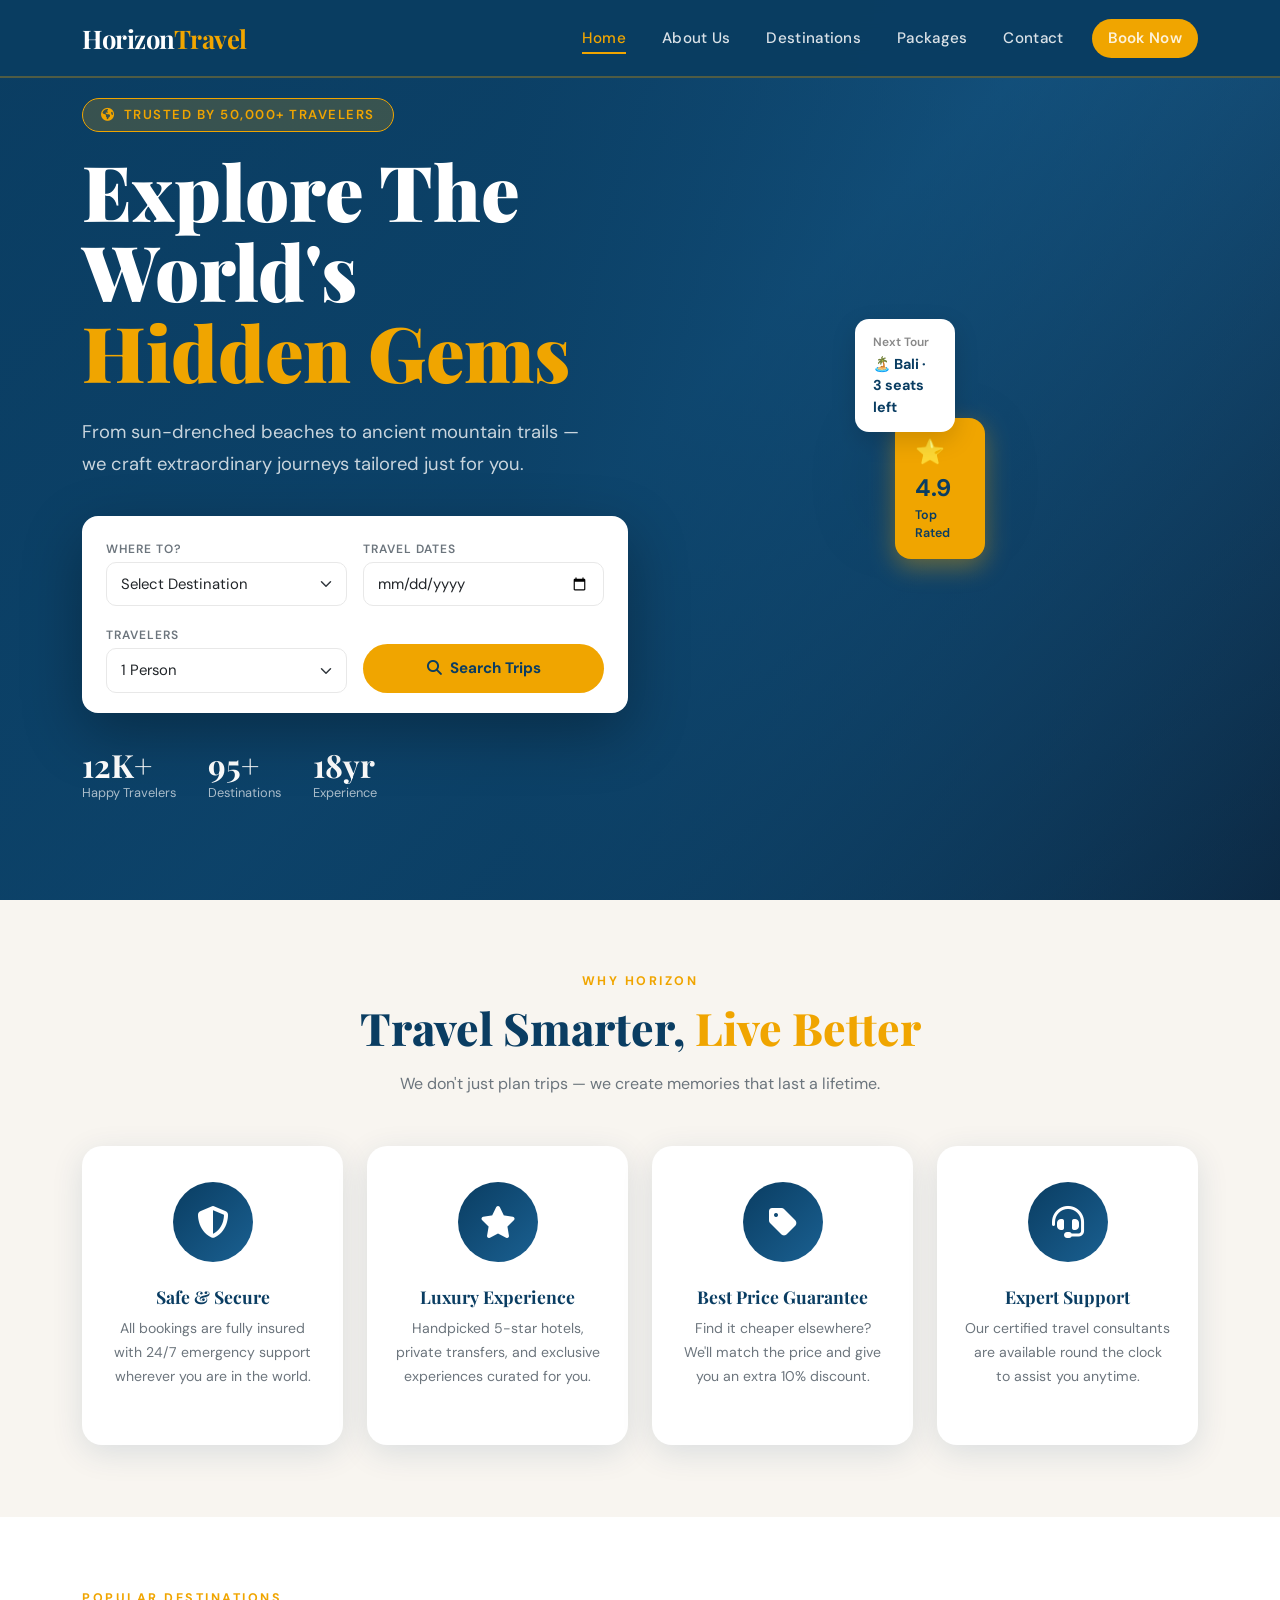
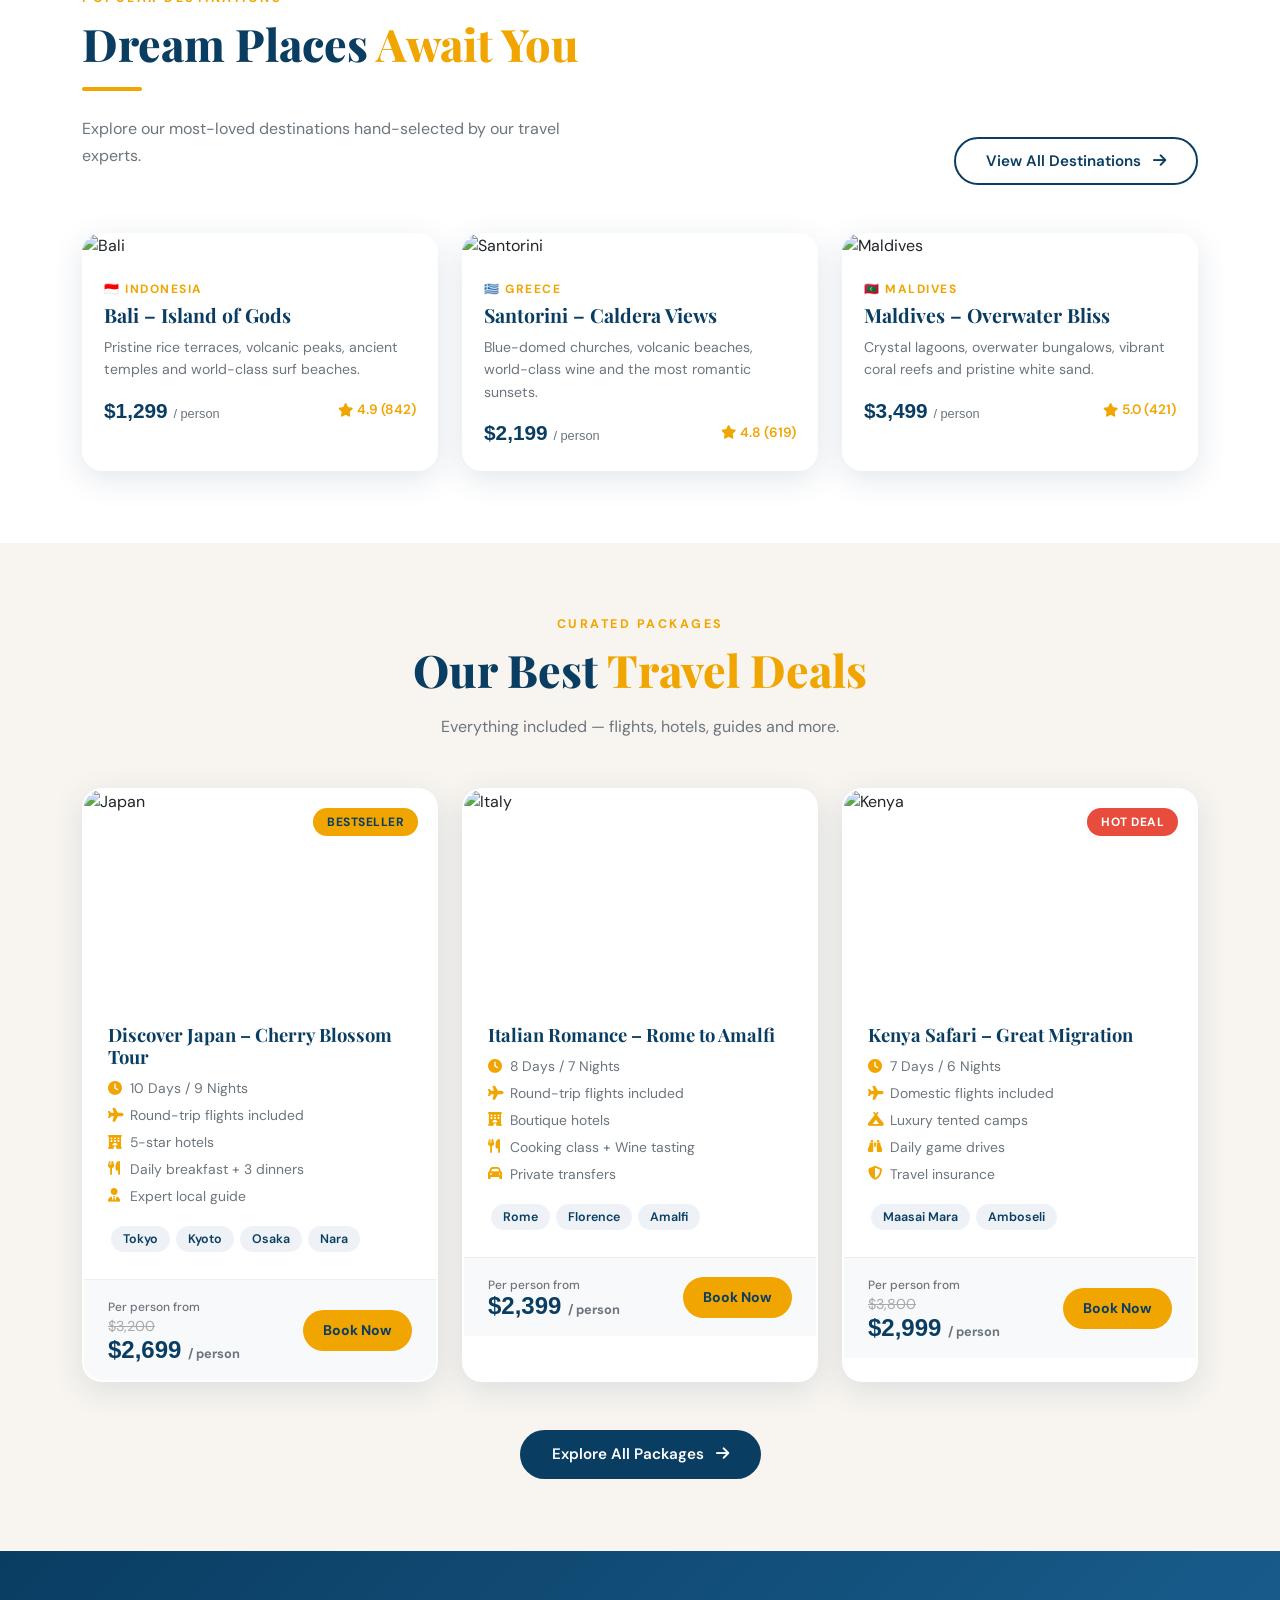
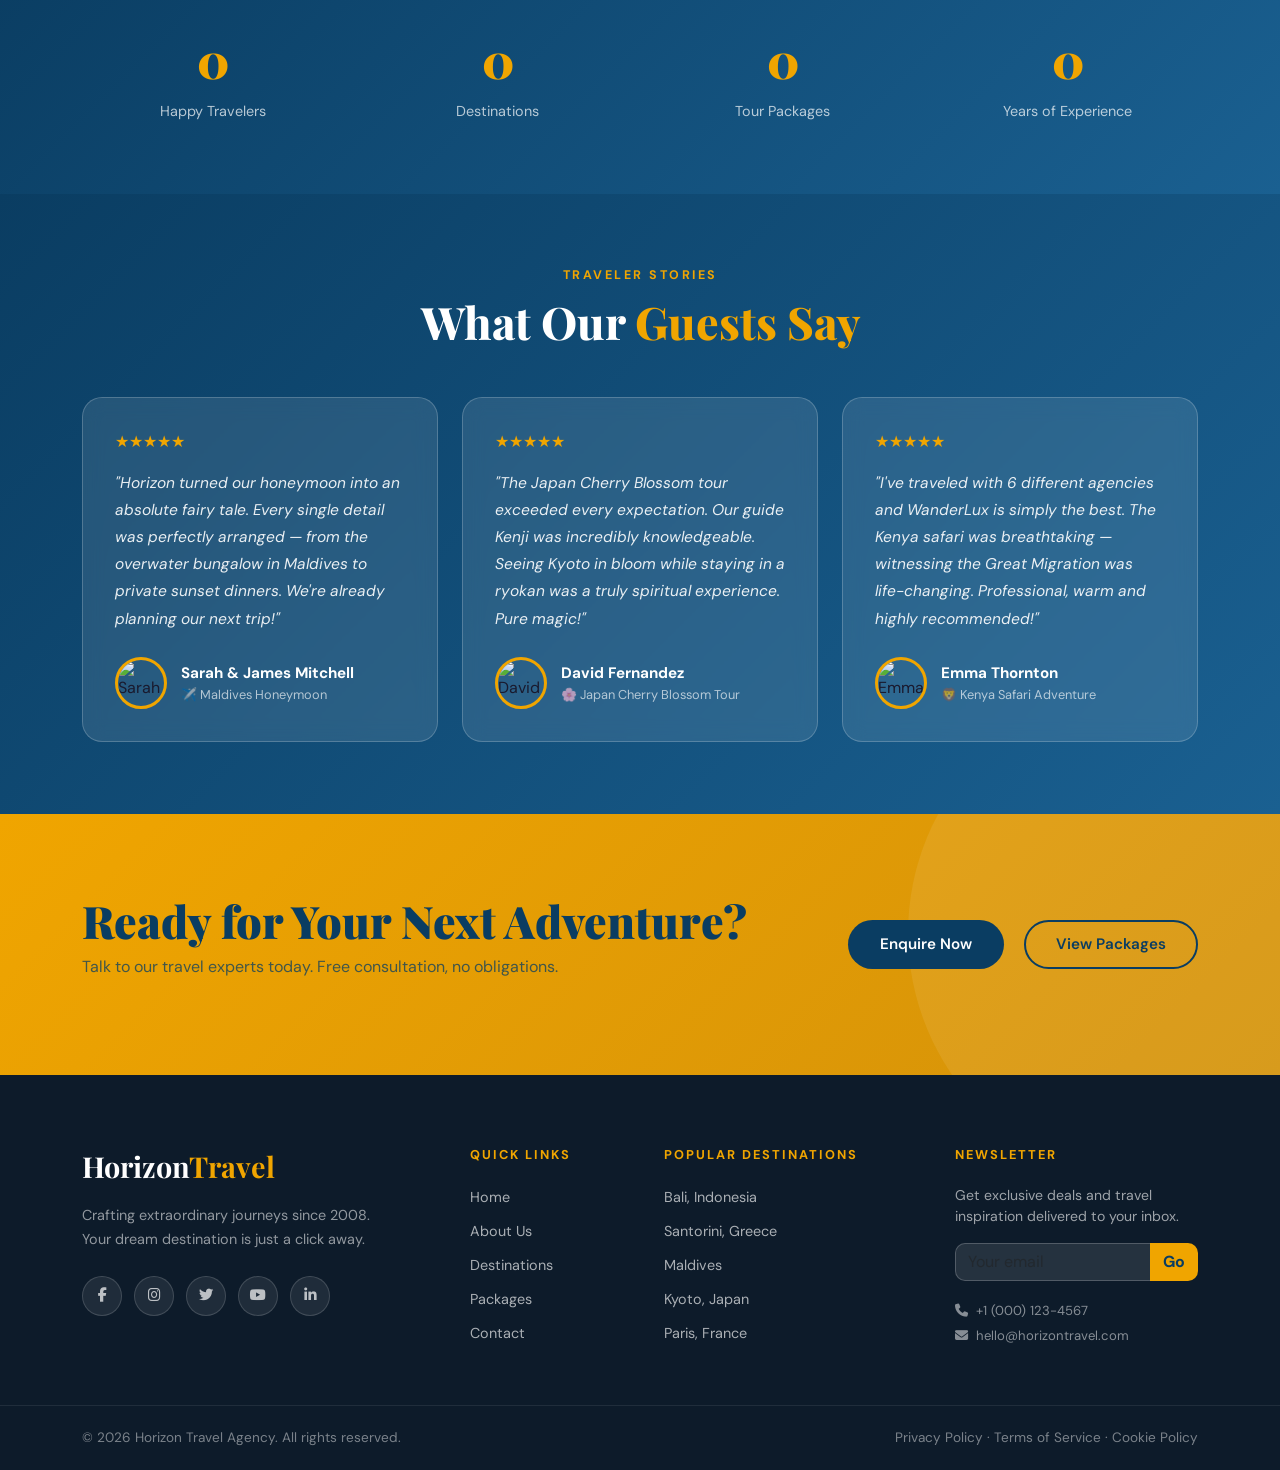
==== commit 628b7a4a: "Update index.html" ====
--- a/index.html
+++ b/index.html
@@ -458,7 +458,7 @@
   </div>
   <div class="footer-bottom">
     <div class="container d-flex flex-wrap justify-content-between align-items-center">
-      <p class="footer-bottom-text mb-0">© 2025 Horizon Travel Agency. All rights reserved.</p>
+      <p class="footer-bottom-text mb-0">© 2026 Horizon Travel Agency. All rights reserved.</p>
       <p class="footer-bottom-text mb-0">Privacy Policy · Terms of Service · Cookie Policy</p>
     </div>
   </div>
